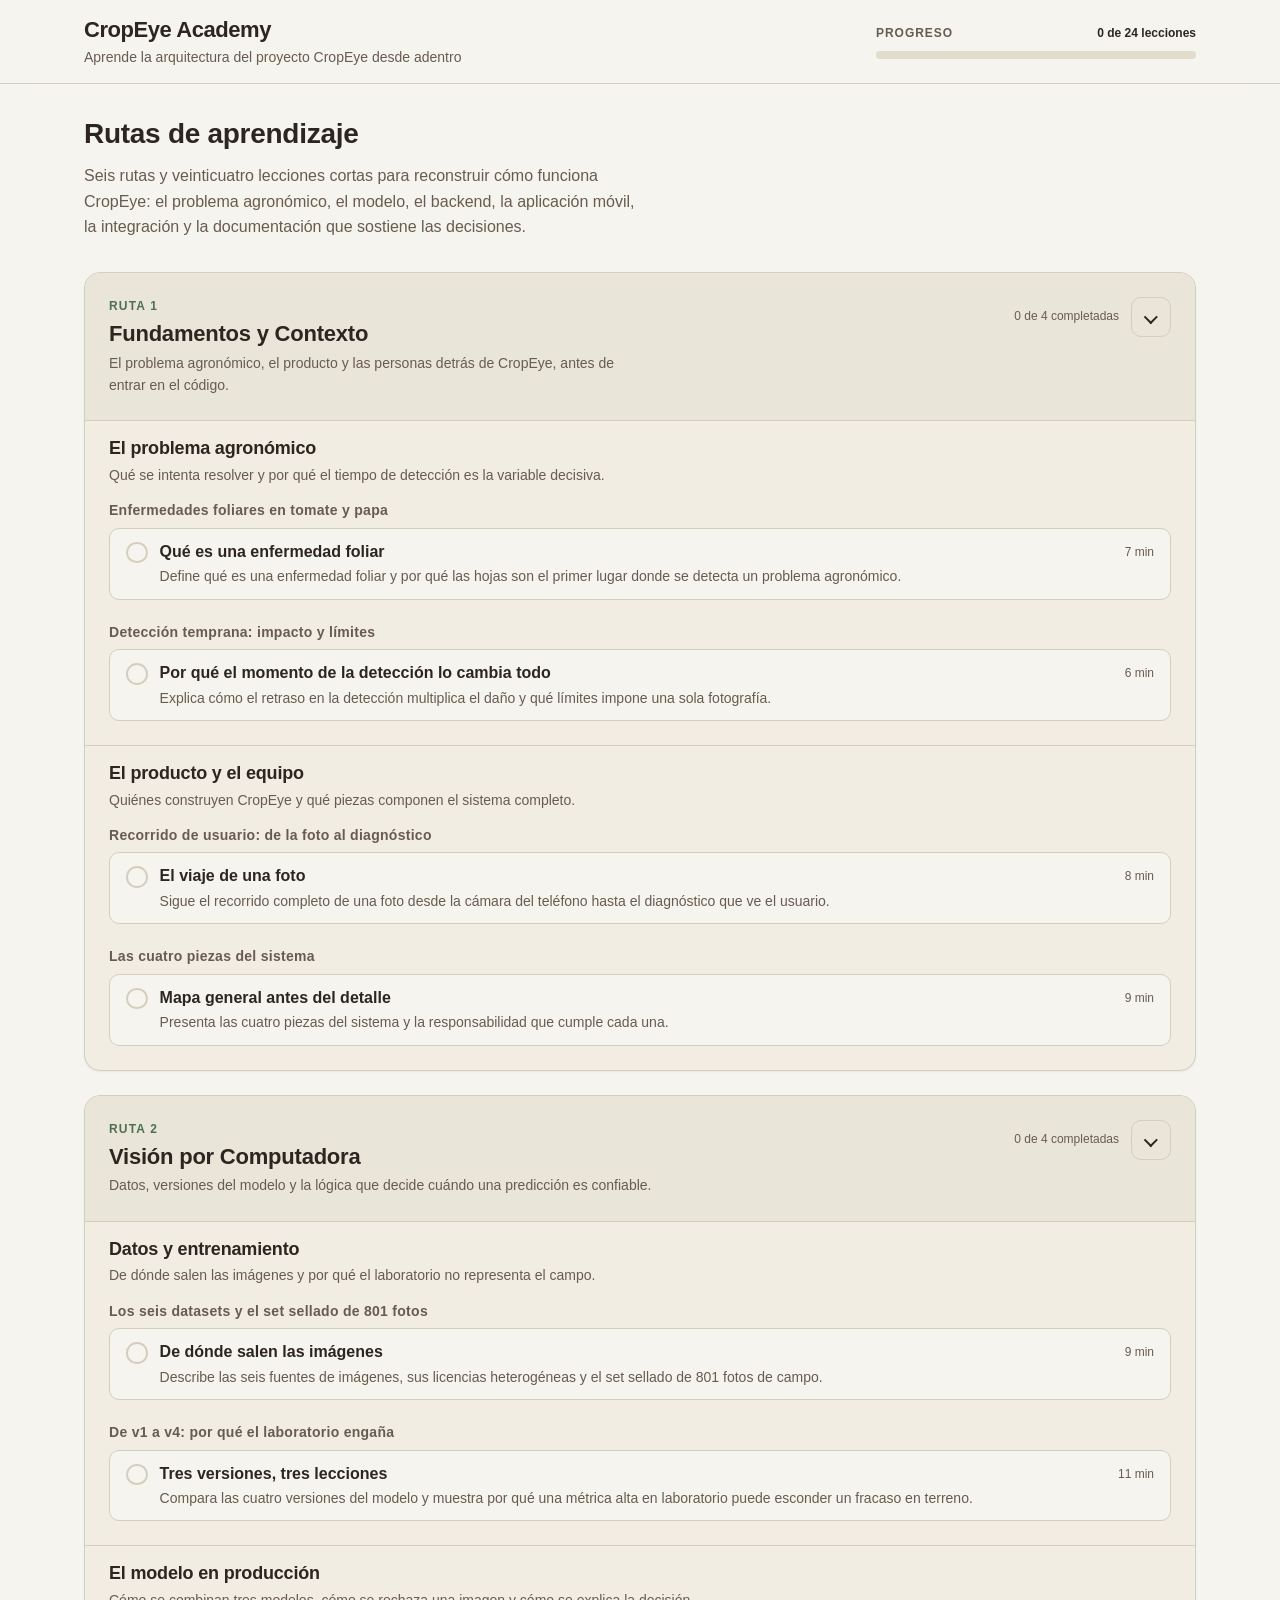
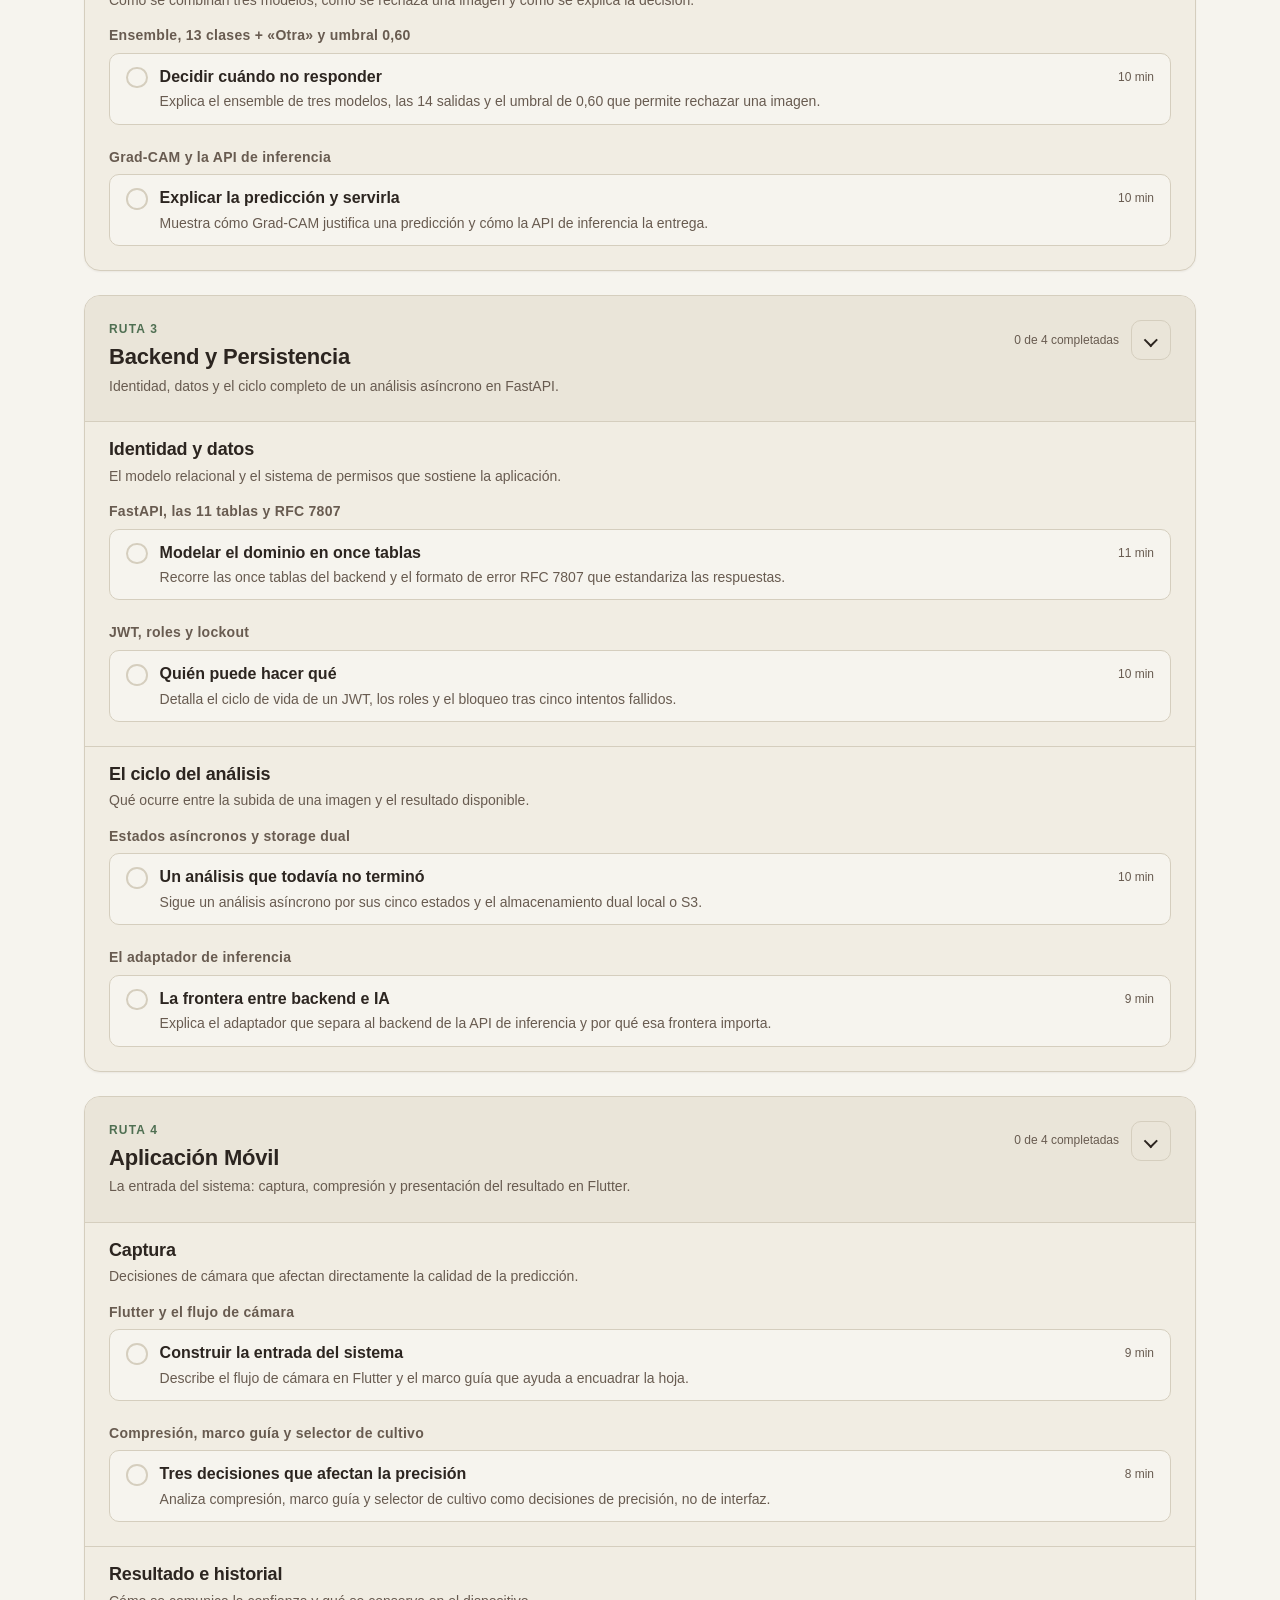
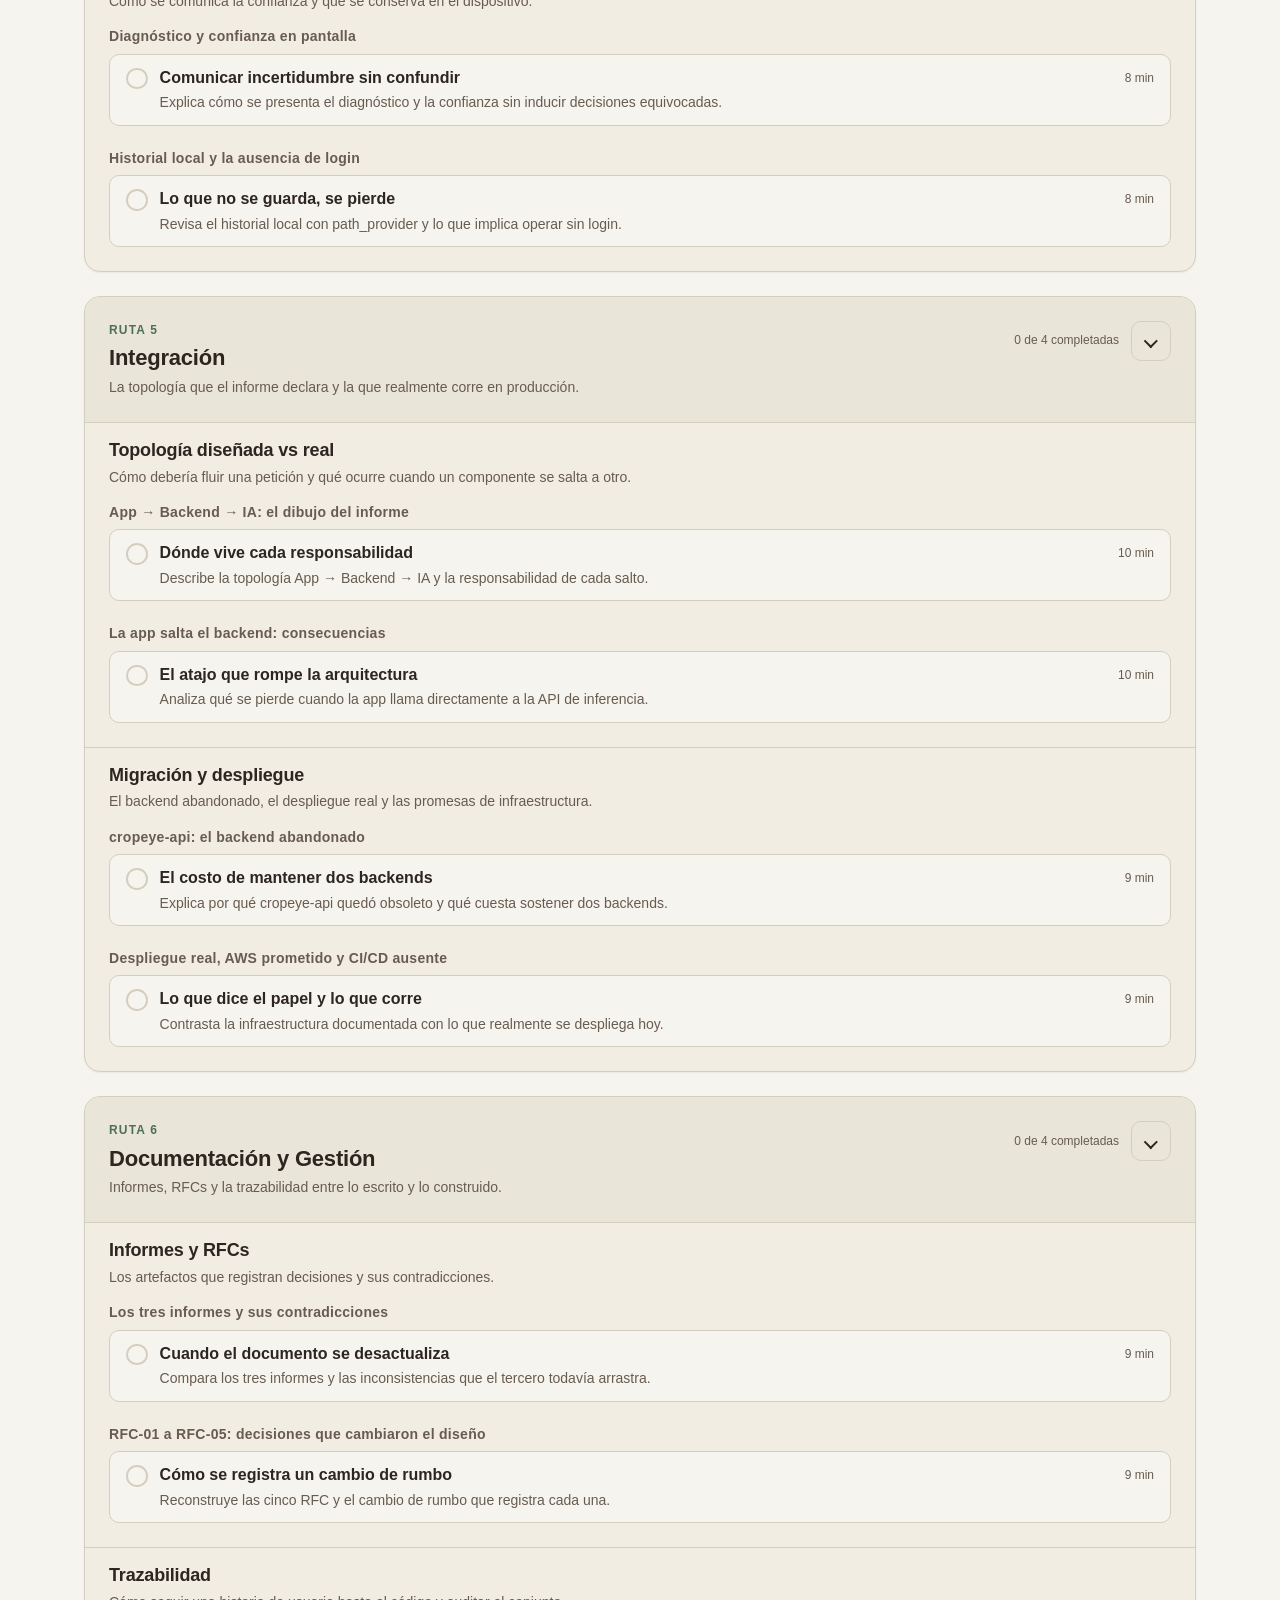
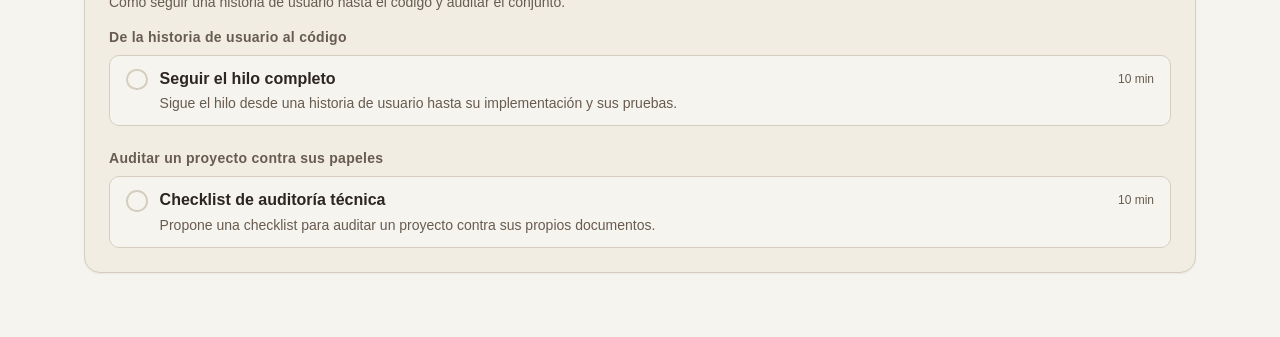
==== index.html @ 0fb2bfbc "feat: plataforma educativa CropEye Academy con 6 rutas y 24 lecciones" ====
<!DOCTYPE html>
<html lang="es">
<head>
  <meta charset="utf-8">
  <meta name="viewport" content="width=device-width, initial-scale=1">
  <meta name="description" content="CropEye Academy: curso interactivo sobre la arquitectura del proyecto CropEye, de la agronomía al despliegue.">
  <meta name="color-scheme" content="light">
  <title>CropEye Academy · Aprende la arquitectura desde adentro</title>

  <link rel="stylesheet" href="assets/css/tokens.css">
  <link rel="stylesheet" href="assets/css/base.css">
  <link rel="stylesheet" href="assets/css/layout.css">
  <link rel="stylesheet" href="assets/css/components.css">

  <script type="module" src="assets/js/main.js"></script>
</head>
<body>
  <a class="skip-link" href="#main-content">Saltar al contenido</a>

  <header class="site-header">
    <div class="site-header__inner">
      <div class="site-header__brand">
        <h1 class="site-title">
          <a href="index.html">CropEye Academy</a>
        </h1>
        <p class="site-tagline" id="site-tagline">
          Aprende la arquitectura del proyecto CropEye desde adentro
        </p>
      </div>
      <div class="site-header__progress" id="header-progress"></div>
    </div>
  </header>

  <main id="main-content" class="page">
    <div class="page-intro">
      <h2>Rutas de aprendizaje</h2>
      <p>
        Seis rutas y veinticuatro lecciones cortas para reconstruir cómo funciona CropEye:
        el problema agronómico, el modelo, el backend, la aplicación móvil, la integración
        y la documentación que sostiene las decisiones.
      </p>
    </div>

    <div id="curriculum-root" class="path-list" aria-busy="true">
      <p class="text-muted">Cargando el currículo…</p>
    </div>

    <noscript>
      <p class="noscript-note">
        Este curso necesita JavaScript para cargar el currículo y guardar tu progreso
        en el navegador. Actívalo y vuelve a cargar la página.
      </p>
    </noscript>
  </main>
</body>
</html>
---- assets/css/tokens.css ----
/* Design tokens: the single source of truth for colors, spacing, radii,
   shadows and typography. Everything else in the app consumes these. */
:root {
  /* ---- Color ---- */
  --bg: #F6F4EE;          /* warm beige / paper */
  --surface: #EAE5D9;     /* soft sand cards */
  --border: #D5CEBE;      /* soft earth */
  --text: #2C2520;        /* deep bark brown */
  --text-muted: #685B50;  /* medium brown */
  --accent: #4F6F52;      /* dark sage green */
  --accent-hover: #3E5940;
  --accent-soft: #739072; /* soft olive */
  --success: #5F8D4E;     /* soft moss */
  --success-bg: #E3EFE0;

  /* Derived tones used for subtle backgrounds and focus rings. */
  --surface-raised: #F1EDE3;
  --surface-sunken: #E2DCCD;
  --overlay: rgba(44, 37, 32, 0.45);
  --focus-ring: #4F6F52;

  /* ---- Spacing scale (4px base) ---- */
  --space-1: 0.25rem;   /* 4px  */
  --space-2: 0.5rem;    /* 8px  */
  --space-3: 0.75rem;   /* 12px */
  --space-4: 1rem;      /* 16px */
  --space-5: 1.5rem;    /* 24px */
  --space-6: 2rem;      /* 32px */
  --space-7: 3rem;      /* 48px */
  --space-8: 4rem;      /* 64px */

  /* ---- Radii ---- */
  --radius-sm: 6px;
  --radius-md: 10px;
  --radius-lg: 16px;
  --radius-pill: 999px;

  /* ---- Shadows ---- */
  --shadow-xs: 0 1px 2px rgba(44, 37, 32, 0.06);
  --shadow-sm: 0 2px 6px rgba(44, 37, 32, 0.07);
  --shadow-md: 0 8px 24px rgba(44, 37, 32, 0.10);
  --shadow-lg: 0 18px 48px rgba(44, 37, 32, 0.14);

  /* ---- Type scale (1.200 minor third, 16px base) ---- */
  --text-xs: 0.75rem;    /* 12px */
  --text-sm: 0.875rem;   /* 14px */
  --text-base: 1rem;     /* 16px */
  --text-md: 1.125rem;   /* 18px */
  --text-lg: 1.375rem;   /* 22px */
  --text-xl: 1.75rem;    /* 28px */
  --text-2xl: 2.25rem;   /* 36px */
  --text-3xl: 2.75rem;   /* 44px */

  /* ---- Typography stacks ---- */
  --font-sans: -apple-system, BlinkMacSystemFont, "Segoe UI", Roboto,
    "Helvetica Neue", Arial, sans-serif;
  --font-serif: "Iowan Old Style", "Palatino Linotype", Palatino, Georgia,
    "Times New Roman", serif;
  --font-mono: ui-monospace, SFMono-Regular, "SF Mono", Menlo, Consolas,
    "Liberation Mono", monospace;

  /* ---- Layout ---- */
  --reading-width: 75ch;
  --sidebar-width: 280px;
  --header-height: 4.5rem;
  --page-max: 1160px;

  /* ---- Motion ---- */
  --ease-out: cubic-bezier(0.22, 0.61, 0.36, 1);
  --dur-fast: 120ms;
  --dur-base: 200ms;
  --dur-slow: 320ms;
}
---- assets/css/base.css ----
/* Base: reset, document defaults, accessibility helpers. */

*,
*::before,
*::after {
  box-sizing: border-box;
}

html {
  -webkit-text-size-adjust: 100%;
  scroll-behavior: smooth;
}

body {
  margin: 0;
  min-height: 100vh;
  background-color: var(--bg);
  color: var(--text);
  font-family: var(--font-sans);
  font-size: var(--text-base);
  line-height: 1.6;
  -webkit-font-smoothing: antialiased;
  text-rendering: optimizeLegibility;
}

h1,
h2,
h3,
h4,
h5,
h6 {
  margin: 0 0 var(--space-3);
  font-weight: 650;
  line-height: 1.25;
  letter-spacing: -0.01em;
  color: var(--text);
}

p {
  margin: 0 0 var(--space-4);
}

a {
  color: var(--accent);
  text-decoration-thickness: 1px;
  text-underline-offset: 2px;
}

a:hover {
  color: var(--accent-hover);
}

img {
  max-width: 100%;
  height: auto;
  display: block;
}

ul,
ol {
  margin: 0 0 var(--space-4);
  padding-left: var(--space-5);
}

li {
  margin-bottom: var(--space-2);
}

button {
  font: inherit;
  color: inherit;
  cursor: pointer;
}

code,
kbd,
pre,
samp {
  font-family: var(--font-mono);
  font-size: 0.9em;
}

hr {
  border: 0;
  border-top: 1px solid var(--border);
  margin: var(--space-6) 0;
}

table {
  border-collapse: collapse;
  width: 100%;
}

/* Consistent, clearly visible keyboard focus across the whole app. */
:focus-visible {
  outline: 2px solid var(--focus-ring);
  outline-offset: 3px;
  border-radius: var(--radius-sm);
}

/* Remove the default outline only when the browser already shows focus. */
:focus:not(:focus-visible) {
  outline: none;
}

/* Visually hidden but exposed to assistive technology. */
.visually-hidden {
  position: absolute;
  width: 1px;
  height: 1px;
  padding: 0;
  margin: -1px;
  overflow: hidden;
  clip: rect(0, 0, 0, 0);
  white-space: nowrap;
  border: 0;
}

/* Skip link: first tab stop on every page. */
.skip-link {
  position: absolute;
  top: var(--space-2);
  left: var(--space-2);
  z-index: 100;
  padding: var(--space-2) var(--space-4);
  background-color: var(--accent);
  color: #fff;
  border-radius: var(--radius-sm);
  text-decoration: none;
  transform: translateY(-200%);
  transition: transform var(--dur-fast) var(--ease-out);
}

.skip-link:focus-visible {
  transform: translateY(0);
  color: #fff;
}

::selection {
  background-color: var(--accent-soft);
  color: #fff;
}

/* Honour the user's motion preference everywhere at once. */
@media (prefers-reduced-motion: reduce) {
  html {
    scroll-behavior: auto;
  }

  *,
  *::before,
  *::after {
    animation-duration: 0.001ms !important;
    animation-iteration-count: 1 !important;
    transition-duration: 0.001ms !important;
    scroll-behavior: auto !important;
  }
}
---- assets/css/layout.css ----
/* Layout: page shells for the dashboard and the lesson view. */

/* ---------- Shared shell ---------- */

.site-header {
  position: sticky;
  top: 0;
  z-index: 30;
  background-color: rgba(246, 244, 238, 0.92);
  backdrop-filter: blur(10px);
  border-bottom: 1px solid var(--border);
}

.site-header__inner {
  max-width: var(--page-max);
  margin: 0 auto;
  padding: var(--space-4) var(--space-5);
  display: flex;
  flex-wrap: wrap;
  align-items: center;
  gap: var(--space-4);
}

.site-header__brand {
  min-width: 0;
  flex: 1 1 16rem;
}

.site-title {
  margin: 0;
  font-size: var(--text-lg);
  letter-spacing: -0.02em;
}

.site-title a {
  color: var(--text);
  text-decoration: none;
}

.site-title a:hover {
  color: var(--accent);
}

.site-tagline {
  margin: var(--space-1) 0 0;
  color: var(--text-muted);
  font-size: var(--text-sm);
  line-height: 1.4;
}

.site-header__progress {
  flex: 0 1 20rem;
  min-width: 12rem;
}

.page {
  max-width: var(--page-max);
  margin: 0 auto;
  padding: var(--space-6) var(--space-5) var(--space-8);
}

.page-intro {
  margin-bottom: var(--space-6);
}

.page-intro h2 {
  font-size: var(--text-xl);
}

.page-intro p {
  max-width: 62ch;
  color: var(--text-muted);
  margin: 0;
}

/* ---------- Dashboard ---------- */

.path-list {
  display: flex;
  flex-direction: column;
  gap: var(--space-5);
}

/* ---------- Lesson view ---------- */

.lesson-shell {
  display: grid;
  grid-template-columns: var(--sidebar-width) minmax(0, 1fr);
  align-items: start;
  max-width: 1440px;
  margin: 0 auto;
}

.lesson-shell[data-sidebar="collapsed"] {
  grid-template-columns: 0 minmax(0, 1fr);
}

.lesson-main {
  min-width: 0;
  padding: var(--space-5) var(--space-5) var(--space-6);
  display: flex;
  flex-direction: column;
  min-height: calc(100vh - var(--header-height));
}

.lesson-content {
  width: 100%;
  max-width: var(--reading-width);
  margin: 0 auto;
  flex: 1 0 auto;
}

/* Footer bar: anchored to the end of the content flow, never fixed to the viewport. */
.lesson-footer-nav {
  width: 100%;
  max-width: var(--reading-width);
  margin: var(--space-7) auto 0;
  padding: var(--space-3) 0 0;
}

/* ---------- Responsive ---------- */

@media (max-width: 900px) {
  .lesson-shell,
  .lesson-shell[data-sidebar="collapsed"] {
    grid-template-columns: minmax(0, 1fr);
  }

  .lesson-main {
    padding: var(--space-4) var(--space-4) var(--space-5);
  }

  .site-header__inner {
    padding: var(--space-3) var(--space-4);
    gap: var(--space-3);
  }

  .site-header__progress {
    flex-basis: 100%;
  }
}

@media (max-width: 480px) {
  .page {
    padding: var(--space-5) var(--space-4) var(--space-7);
  }

  .site-tagline {
    font-size: var(--text-xs);
  }
}
---- assets/css/components.css ----
/* Components: progress bars, cards, lesson rows, buttons, sidebar, states. */

/* ---------- Progress ---------- */

.progress {
  display: flex;
  flex-direction: column;
  gap: var(--space-2);
}

.progress__meta {
  display: flex;
  justify-content: space-between;
  align-items: baseline;
  gap: var(--space-3);
  font-size: var(--text-xs);
  color: var(--text-muted);
}

.progress__label {
  text-transform: uppercase;
  letter-spacing: 0.08em;
  font-weight: 600;
}

.progress__count {
  font-variant-numeric: tabular-nums;
  color: var(--text);
  font-weight: 600;
}

.progress__track {
  position: relative;
  height: 8px;
  border-radius: var(--radius-pill);
  background-color: var(--surface-sunken);
  overflow: hidden;
}

.progress__fill {
  display: block;
  height: 100%;
  width: 0;
  border-radius: inherit;
  background-color: var(--accent);
  transition: width var(--dur-slow) var(--ease-out),
    background-color var(--dur-base) var(--ease-out);
}

.progress__fill[data-complete="true"] {
  background-color: var(--success);
}

/* ---------- Buttons ---------- */

.btn {
  display: inline-flex;
  align-items: center;
  justify-content: center;
  gap: var(--space-2);
  padding: var(--space-2) var(--space-4);
  min-height: 2.5rem;
  border: 1px solid var(--border);
  border-radius: var(--radius-md);
  background-color: var(--surface-raised);
  color: var(--text);
  font-size: var(--text-sm);
  font-weight: 600;
  text-decoration: none;
  transition: background-color var(--dur-fast) var(--ease-out),
    border-color var(--dur-fast) var(--ease-out),
    color var(--dur-fast) var(--ease-out),
    transform var(--dur-fast) var(--ease-out);
}

.btn:hover {
  background-color: var(--surface);
  border-color: var(--accent-soft);
  color: var(--text);
}

.btn:active {
  transform: translateY(1px);
}

.btn:disabled,
.btn[aria-disabled="true"] {
  opacity: 0.45;
  cursor: not-allowed;
  transform: none;
}

.btn--primary {
  background-color: var(--accent);
  border-color: var(--accent);
  color: #fff;
}

.btn--primary:hover {
  background-color: var(--accent-hover);
  border-color: var(--accent-hover);
  color: #fff;
}

.btn--ghost {
  background-color: transparent;
}

.btn--icon {
  padding: var(--space-2);
  min-width: 2.5rem;
}

/* Completion toggle turns into its success state after activation. */
.btn--complete[aria-pressed="true"] {
  background-color: var(--success-bg);
  border-color: var(--success);
  color: var(--success);
}

.btn--complete[aria-pressed="true"]:hover {
  background-color: var(--success-bg);
  border-color: var(--success);
  color: var(--success);
}

/* ---------- Path cards ---------- */

.path-card {
  background-color: var(--surface-raised);
  border: 1px solid var(--border);
  border-radius: var(--radius-lg);
  box-shadow: var(--shadow-xs);
  overflow: hidden;
}

.path-card__header {
  display: flex;
  align-items: flex-start;
  gap: var(--space-4);
  padding: var(--space-5);
  border-bottom: 1px solid transparent;
  transition: border-color var(--dur-base) var(--ease-out),
    background-color var(--dur-base) var(--ease-out);
}

.path-card[data-expanded="true"] .path-card__header {
  border-bottom-color: var(--border);
  background-color: var(--surface);
}

.path-card__meta {
  flex: 1 1 auto;
  min-width: 0;
}

.path-card__eyebrow {
  margin: 0 0 var(--space-1);
  font-size: var(--text-xs);
  font-weight: 700;
  letter-spacing: 0.1em;
  text-transform: uppercase;
  color: var(--accent);
}

.path-card__title {
  margin: 0 0 var(--space-1);
  font-size: var(--text-lg);
}

.path-card__desc {
  margin: 0;
  color: var(--text-muted);
  font-size: var(--text-sm);
  max-width: 70ch;
}

.path-card__side {
  display: flex;
  align-items: center;
  gap: var(--space-3);
  flex: 0 0 auto;
}

.path-card__count {
  font-size: var(--text-xs);
  color: var(--text-muted);
  font-variant-numeric: tabular-nums;
  white-space: nowrap;
}

.path-card__body {
  display: grid;
  grid-template-rows: 1fr;
  transition: grid-template-rows var(--dur-slow) var(--ease-out);
}

.path-card[data-expanded="false"] .path-card__body {
  grid-template-rows: 0fr;
}

.path-card__body-inner {
  overflow: hidden;
  min-height: 0;
  visibility: visible;
  transition: visibility 0s linear;
}

.path-card[data-expanded="false"] .path-card__body-inner {
  visibility: hidden;
  transition: visibility 0s linear var(--dur-slow);
}

/* Rotating chevron for the collapse control. */
.chevron {
  display: inline-block;
  width: 0.6rem;
  height: 0.6rem;
  border-right: 2px solid currentColor;
  border-bottom: 2px solid currentColor;
  transform: rotate(45deg);
  transition: transform var(--dur-base) var(--ease-out);
}

[aria-expanded="false"] > .chevron {
  transform: rotate(-45deg);
}

/* Sidebar controls point sideways: left when open, right when collapsed. */
.sidebar-toggle > .chevron,
.sidebar__header > .btn > .chevron {
  transform: rotate(135deg);
}

.sidebar-toggle[aria-expanded="false"] > .chevron,
.sidebar__header > .btn[aria-expanded="false"] > .chevron {
  transform: rotate(-135deg);
}

/* ---------- Modules and sections ---------- */

.module {
  padding: var(--space-4) var(--space-5);
  border-top: 1px solid var(--border);
}

.module:first-child {
  border-top: 0;
}

.module__title {
  margin: 0 0 var(--space-1);
  font-size: var(--text-md);
}

.module__desc {
  margin: 0 0 var(--space-3);
  color: var(--text-muted);
  font-size: var(--text-sm);
}

.section {
  margin-top: var(--space-4);
}

.section__title {
  margin: 0 0 var(--space-2);
  font-size: var(--text-sm);
  font-weight: 700;
  letter-spacing: 0.02em;
  color: var(--text-muted);
}

.lesson-list {
  list-style: none;
  margin: 0;
  padding: 0;
  display: flex;
  flex-direction: column;
  gap: var(--space-2);
}

/* ---------- Lesson row ---------- */

.lesson-row {
  display: flex;
  align-items: flex-start;
  gap: var(--space-3);
  padding: var(--space-3) var(--space-4);
  background-color: var(--bg);
  border: 1px solid var(--border);
  border-radius: var(--radius-md);
  text-decoration: none;
  color: var(--text);
  transition: border-color var(--dur-fast) var(--ease-out),
    background-color var(--dur-fast) var(--ease-out),
    transform var(--dur-fast) var(--ease-out);
}

.lesson-row:hover {
  border-color: var(--accent-soft);
  background-color: var(--surface-raised);
  color: var(--text);
  transform: translateY(-1px);
}

.lesson-row__body {
  flex: 1 1 auto;
  min-width: 0;
}

.lesson-row__title {
  display: block;
  font-weight: 600;
  line-height: 1.35;
}

.lesson-row__summary {
  display: block;
  margin-top: var(--space-1);
  font-size: var(--text-sm);
  color: var(--text-muted);
  line-height: 1.45;
}

.lesson-row__meta {
  flex: 0 0 auto;
  font-size: var(--text-xs);
  color: var(--text-muted);
  font-variant-numeric: tabular-nums;
  white-space: nowrap;
  padding-top: 2px;
}

.lesson-row[data-completed="true"] {
  background-color: var(--success-bg);
  border-color: rgba(95, 141, 78, 0.35);
}

.lesson-row[data-completed="true"] .lesson-row__title {
  color: var(--text-muted);
}

/* ---------- Status icon ---------- */

.status-icon {
  flex: 0 0 auto;
  display: inline-flex;
  align-items: center;
  justify-content: center;
  width: 1.35rem;
  height: 1.35rem;
  margin-top: 1px;
  border-radius: 50%;
  border: 2px solid var(--border);
  background-color: transparent;
  color: transparent;
}

.status-icon[data-completed="true"] {
  border-color: var(--success);
  background-color: var(--success-bg);
  color: var(--success);
}

.status-icon svg {
  width: 0.85rem;
  height: 0.85rem;
  display: block;
}

/* ---------- Empty state / 404 ---------- */

.state-panel {
  max-width: 34rem;
  margin: var(--space-8) auto;
  padding: var(--space-6);
  text-align: center;
  background-color: var(--surface-raised);
  border: 1px solid var(--border);
  border-radius: var(--radius-lg);
  box-shadow: var(--shadow-sm);
}

.state-panel--wide {
  max-width: 40rem;
}

.state-panel__icon {
  font-size: var(--text-2xl);
  line-height: 1;
  color: var(--accent-soft);
  margin-bottom: var(--space-3);
}

.state-panel h2 {
  font-size: var(--text-lg);
}

.state-panel p {
  color: var(--text-muted);
  font-size: var(--text-sm);
}

.state-panel__actions {
  display: flex;
  flex-wrap: wrap;
  gap: var(--space-2);
  justify-content: center;
  margin-top: var(--space-4);
}

/* ---------- Sidebar ---------- */

.sidebar {
  position: sticky;
  top: var(--header-height);
  align-self: start;
  height: calc(100vh - var(--header-height));
  width: var(--sidebar-width);
  overflow-y: auto;
  overscroll-behavior: contain;
  padding: var(--space-5) var(--space-4);
  border-right: 1px solid var(--border);
  background-color: var(--surface);
  transition: transform var(--dur-base) var(--ease-out),
    opacity var(--dur-base) var(--ease-out),
    visibility 0s linear;
}

.lesson-shell[data-sidebar="collapsed"] .sidebar {
  transform: translateX(-100%);
  opacity: 0;
  visibility: hidden;
  transition: transform var(--dur-base) var(--ease-out),
    opacity var(--dur-base) var(--ease-out), visibility 0s linear var(--dur-base);
}

.sidebar__header {
  display: flex;
  align-items: center;
  justify-content: space-between;
  gap: var(--space-2);
  margin-bottom: var(--space-4);
}

.sidebar__title {
  margin: 0;
  font-size: var(--text-xs);
  text-transform: uppercase;
  letter-spacing: 0.1em;
  color: var(--text-muted);
}

.sidebar__path {
  margin: 0 0 var(--space-3);
  font-size: var(--text-md);
  line-height: 1.3;
}

.sidebar__module {
  margin-top: var(--space-4);
}

.sidebar__module-title {
  margin: 0 0 var(--space-2);
  font-size: var(--text-xs);
  font-weight: 700;
  text-transform: uppercase;
  letter-spacing: 0.06em;
  color: var(--text-muted);
}

.sidebar__list {
  list-style: none;
  margin: 0;
  padding: 0;
  display: flex;
  flex-direction: column;
  gap: 2px;
}

.sidebar__section-label {
  margin: var(--space-3) 0 var(--space-1);
  font-size: var(--text-xs);
  color: var(--text-muted);
  font-weight: 600;
}

.sidebar__link {
  display: flex;
  align-items: flex-start;
  gap: var(--space-2);
  padding: var(--space-2) var(--space-3);
  border-radius: var(--radius-sm);
  color: var(--text);
  text-decoration: none;
  font-size: var(--text-sm);
  line-height: 1.35;
  border-left: 3px solid transparent;
  transition: background-color var(--dur-fast) var(--ease-out),
    border-color var(--dur-fast) var(--ease-out);
}

.sidebar__link:hover {
  background-color: var(--surface-sunken);
  color: var(--text);
}

.sidebar__link[aria-current="page"] {
  background-color: var(--bg);
  border-left-color: var(--accent);
  font-weight: 650;
  color: var(--accent-hover);
}

.sidebar__link .status-icon {
  width: 1.05rem;
  height: 1.05rem;
  border-width: 1.5px;
  margin-top: 0.2rem;
}

.sidebar__link .status-icon svg {
  width: 0.7rem;
  height: 0.7rem;
}

.sidebar-backdrop {
  display: none;
  position: fixed;
  inset: 0;
  z-index: 40;
  background-color: var(--overlay);
  border: 0;
  padding: 0;
  opacity: 0;
  transition: opacity var(--dur-base) var(--ease-out);
}

/* Mobile: sidebar becomes an overlay drawer. */
@media (max-width: 900px) {
  .sidebar {
    position: fixed;
    top: var(--header-height);
    left: 0;
    z-index: 50;
    height: calc(100dvh - var(--header-height));
    box-shadow: var(--shadow-lg);
    transform: translateX(-100%);
    visibility: hidden;
  }

  .lesson-shell[data-sidebar="open"] .sidebar {
    transform: translateX(0);
    visibility: visible;
    opacity: 1;
  }

  .sidebar-backdrop {
    display: block;
    pointer-events: none;
  }

  .lesson-shell[data-sidebar="open"] .sidebar-backdrop {
    opacity: 1;
    pointer-events: auto;
  }
}

/* ---------- Lesson footer navigation ---------- */

.lesson-nav {
  display: grid;
  grid-template-columns: 1fr auto 1fr;
  align-items: center;
  gap: var(--space-3);
  padding: var(--space-3);
  background-color: var(--surface-raised);
  border: 1px solid var(--border);
  border-radius: var(--radius-md);
  box-shadow: var(--shadow-sm);
}

.lesson-nav__prev {
  justify-self: start;
}

.lesson-nav__next {
  justify-self: end;
}

.lesson-nav__complete {
  justify-self: center;
  white-space: nowrap;
}

@media (max-width: 640px) {
  .lesson-nav {
    grid-template-columns: 1fr 1fr;
    row-gap: var(--space-2);
  }

  .lesson-nav__complete {
    grid-column: 1 / -1;
    grid-row: 1;
    justify-self: stretch;
  }

  .lesson-nav__prev {
    grid-row: 2;
  }

  .lesson-nav__next {
    grid-row: 2;
  }
}

/* ---------- Utility ---------- */

.stack-sm > * + * {
  margin-top: var(--space-2);
}

.text-muted {
  color: var(--text-muted);
}

.noscript-note {
  max-width: 40rem;
  margin: var(--space-6) auto;
  padding: var(--space-4);
  border: 1px solid var(--border);
  border-radius: var(--radius-md);
  background-color: var(--surface);
  color: var(--text-muted);
  font-size: var(--text-sm);
}
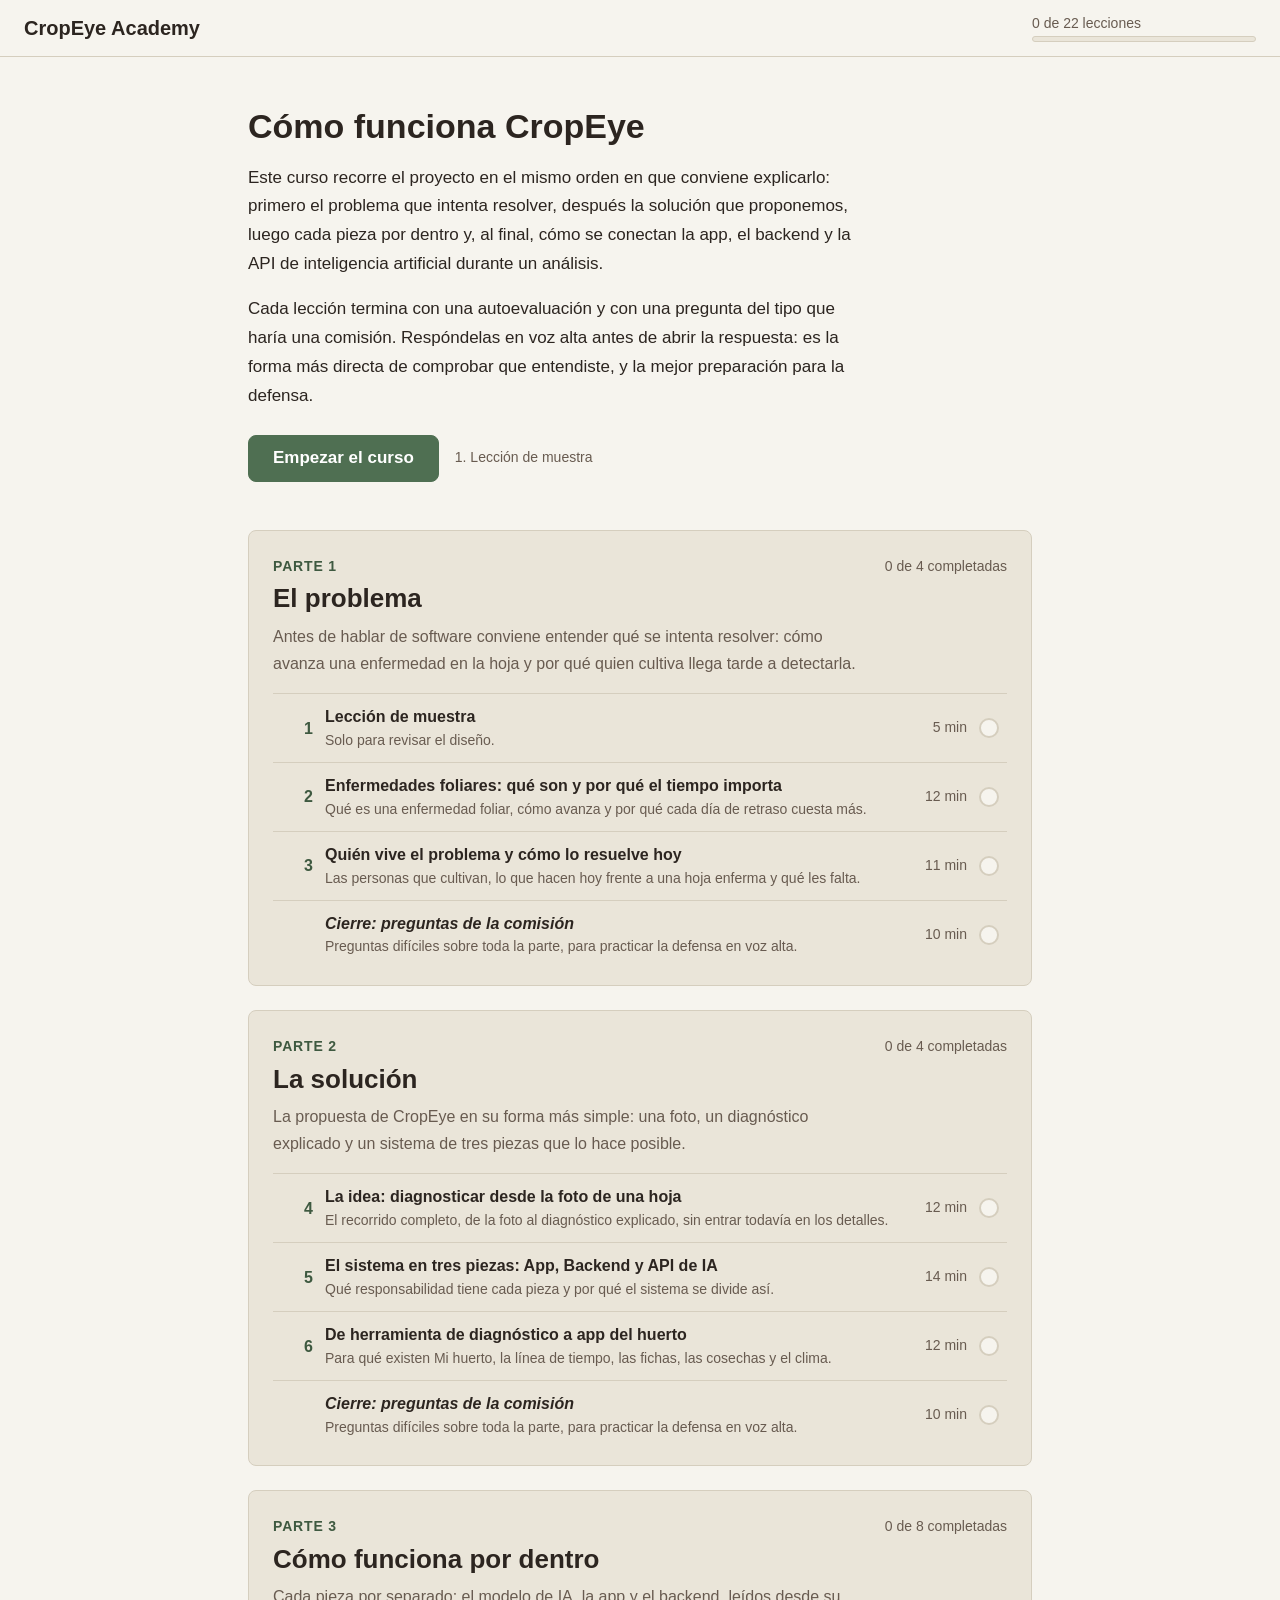
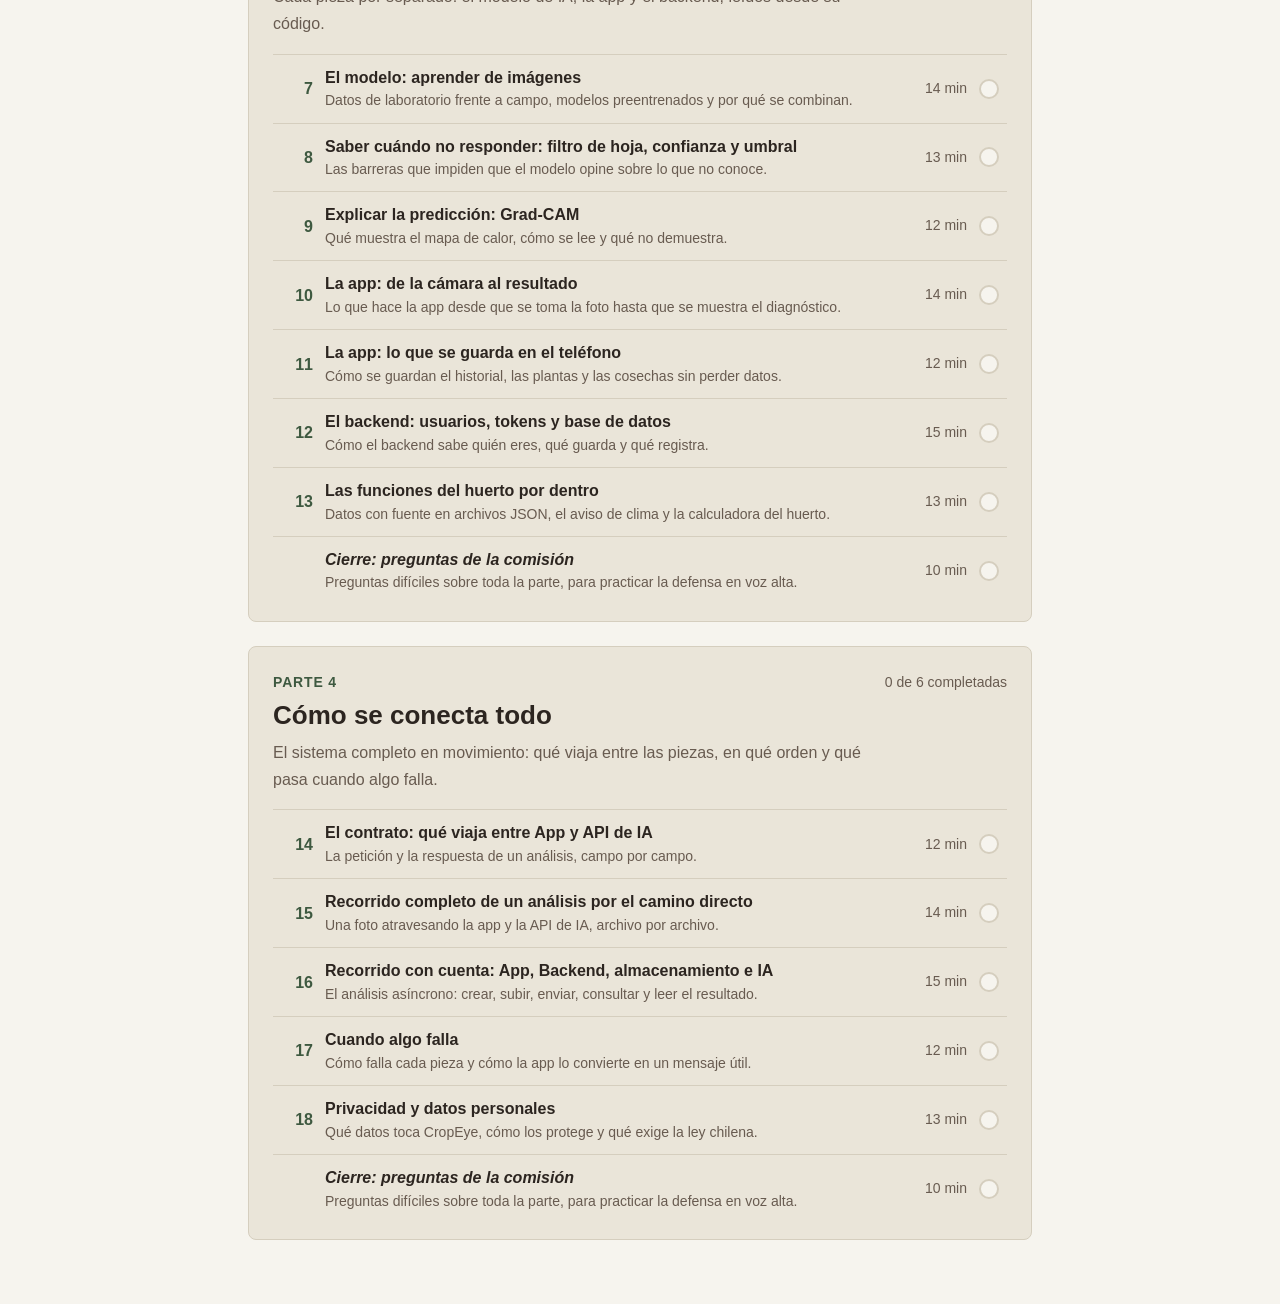
==== commit 3ab5ccfe: "Diseño nuevo: tarjetas por parte, índice lateral y lectura simple sobre la paleta actual Co-Authored" ====
--- a/index.html
+++ b/index.html
@@ -3,53 +3,48 @@
 <head>
   <meta charset="utf-8">
   <meta name="viewport" content="width=device-width, initial-scale=1">
-  <meta name="description" content="CropEye Academy: curso interactivo sobre la arquitectura del proyecto CropEye, de la agronomía al despliegue.">
+  <meta name="description" content="CropEye Academy: material de estudio del equipo para entender y defender el proyecto CropEye.">
   <meta name="color-scheme" content="light">
-  <title>CropEye Academy · Aprende la arquitectura desde adentro</title>
-
+  <title>CropEye Academy</title>
   <link rel="stylesheet" href="assets/css/tokens.css">
   <link rel="stylesheet" href="assets/css/base.css">
   <link rel="stylesheet" href="assets/css/layout.css">
   <link rel="stylesheet" href="assets/css/components.css">
-
   <script type="module" src="assets/js/main.js"></script>
 </head>
 <body>
-  <a class="skip-link" href="#main-content">Saltar al contenido</a>
+  <a class="skip-link" href="#contenido">Saltar al contenido</a>
 
-  <header class="site-header">
-    <div class="site-header__inner">
-      <div class="site-header__brand">
-        <h1 class="site-title">
-          <a href="index.html">CropEye Academy</a>
-        </h1>
-        <p class="site-tagline" id="site-tagline">
-          Aprende la arquitectura del proyecto CropEye desde adentro
-        </p>
-      </div>
-      <div class="site-header__progress" id="header-progress"></div>
+  <header class="cabecera">
+    <div class="cabecera__interior">
+      <a class="marca" href="index.html">CropEye Academy</a>
+      <div class="cabecera__progreso" id="progreso"></div>
     </div>
   </header>
 
-  <main id="main-content" class="page">
-    <div class="page-intro">
-      <h2>Rutas de aprendizaje</h2>
+  <main id="contenido" class="pagina" tabindex="-1">
+    <section class="presentacion">
+      <h1>Cómo funciona CropEye</h1>
       <p>
-        Seis rutas y veinticuatro lecciones cortas para reconstruir cómo funciona CropEye:
-        el problema agronómico, el modelo, el backend, la aplicación móvil, la integración
-        y la documentación que sostiene las decisiones.
+        Este curso recorre el proyecto en el mismo orden en que conviene explicarlo: primero el
+        problema que intenta resolver, después la solución que proponemos, luego cada pieza por
+        dentro y, al final, cómo se conectan la app, el backend y la API de inteligencia
+        artificial durante un análisis.
       </p>
-    </div>
+      <p>
+        Cada lección termina con una autoevaluación y con una pregunta del tipo que haría una
+        comisión. Respóndelas en voz alta antes de abrir la respuesta: es la forma más directa de
+        comprobar que entendiste, y la mejor preparación para la defensa.
+      </p>
+      <p id="continuar" class="presentacion__continuar" hidden></p>
+    </section>
 
-    <div id="curriculum-root" class="path-list" aria-busy="true">
-      <p class="text-muted">Cargando el currículo…</p>
+    <div id="partes" class="partes" aria-busy="true">
+      <p class="texto-secundario">Cargando el curso…</p>
     </div>
 
     <noscript>
-      <p class="noscript-note">
-        Este curso necesita JavaScript para cargar el currículo y guardar tu progreso
-        en el navegador. Actívalo y vuelve a cargar la página.
-      </p>
+      <p class="aviso-noscript">Este curso necesita JavaScript para cargar las lecciones y guardar tu progreso.</p>
     </noscript>
   </main>
 </body>
--- a/assets/css/tokens.css
+++ b/assets/css/tokens.css
@@ -1,73 +1,60 @@
-/* Design tokens: the single source of truth for colors, spacing, radii,
-   shadows and typography. Everything else in the app consumes these. */
+/* Tokens de diseño: colores, tipografía, espaciado y medidas.
+   La paleta es fija; el resto del CSS solo usa estas variables. */
 :root {
-  /* ---- Color ---- */
-  --bg: #F6F4EE;          /* warm beige / paper */
-  --surface: #EAE5D9;     /* soft sand cards */
-  --border: #D5CEBE;      /* soft earth */
-  --text: #2C2520;        /* deep bark brown */
-  --text-muted: #685B50;  /* medium brown */
-  --accent: #4F6F52;      /* dark sage green */
+  /* ---- Paleta (no cambiar) ---- */
+  --bg: #F6F4EE;          /* papel */
+  --surface: #EAE5D9;     /* arena */
+  --border: #D5CEBE;      /* tierra suave */
+  --text: #2C2520;        /* corteza */
+  --text-muted: #685B50;  /* corteza clara */
+  --accent: #4F6F52;      /* salvia */
   --accent-hover: #3E5940;
-  --accent-soft: #739072; /* soft olive */
-  --success: #5F8D4E;     /* soft moss */
+  --accent-soft: #739072;
+  --success: #5F8D4E;
   --success-bg: #E3EFE0;
 
-  /* Derived tones used for subtle backgrounds and focus rings. */
+  /* ---- Tonos derivados ---- */
   --surface-raised: #F1EDE3;
-  --surface-sunken: #E2DCCD;
   --overlay: rgba(44, 37, 32, 0.45);
   --focus-ring: #4F6F52;
+  --warning-border: #9A6B3F;   /* tierra, para advertencias */
+  --warning-bg: #F3EADF;
+  --code-bg: #2C2520;
+  --code-text: #F6F4EE;
 
-  /* ---- Spacing scale (4px base) ---- */
-  --space-1: 0.25rem;   /* 4px  */
-  --space-2: 0.5rem;    /* 8px  */
-  --space-3: 0.75rem;   /* 12px */
-  --space-4: 1rem;      /* 16px */
-  --space-5: 1.5rem;    /* 24px */
-  --space-6: 2rem;      /* 32px */
-  --space-7: 3rem;      /* 48px */
-  --space-8: 4rem;      /* 64px */
-
-  /* ---- Radii ---- */
-  --radius-sm: 6px;
-  --radius-md: 10px;
-  --radius-lg: 16px;
-  --radius-pill: 999px;
-
-  /* ---- Shadows ---- */
-  --shadow-xs: 0 1px 2px rgba(44, 37, 32, 0.06);
-  --shadow-sm: 0 2px 6px rgba(44, 37, 32, 0.07);
-  --shadow-md: 0 8px 24px rgba(44, 37, 32, 0.10);
-  --shadow-lg: 0 18px 48px rgba(44, 37, 32, 0.14);
-
-  /* ---- Type scale (1.200 minor third, 16px base) ---- */
-  --text-xs: 0.75rem;    /* 12px */
-  --text-sm: 0.875rem;   /* 14px */
-  --text-base: 1rem;     /* 16px */
-  --text-md: 1.125rem;   /* 18px */
-  --text-lg: 1.375rem;   /* 22px */
-  --text-xl: 1.75rem;    /* 28px */
-  --text-2xl: 2.25rem;   /* 36px */
-  --text-3xl: 2.75rem;   /* 44px */
-
-  /* ---- Typography stacks ---- */
-  --font-sans: -apple-system, BlinkMacSystemFont, "Segoe UI", Roboto,
+  /* ---- Tipografía ---- */
+  --font-body: -apple-system, BlinkMacSystemFont, "Segoe UI", Roboto,
     "Helvetica Neue", Arial, sans-serif;
-  --font-serif: "Iowan Old Style", "Palatino Linotype", Palatino, Georgia,
-    "Times New Roman", serif;
   --font-mono: ui-monospace, SFMono-Regular, "SF Mono", Menlo, Consolas,
     "Liberation Mono", monospace;
+  --text-sm: 0.875rem;
+  --text-base: 1rem;
+  --text-body: 1.0625rem;   /* 17px, cuerpo de lectura */
+  --text-lg: 1.25rem;
+  --text-xl: 1.625rem;
+  --text-2xl: 2.125rem;
+  --leading: 1.7;
+  --leading-tight: 1.25;
 
-  /* ---- Layout ---- */
-  --reading-width: 75ch;
-  --sidebar-width: 280px;
-  --header-height: 4.5rem;
-  --page-max: 1160px;
+  /* ---- Espaciado (base 4px) ---- */
+  --space-1: 0.25rem;
+  --space-2: 0.5rem;
+  --space-3: 0.75rem;
+  --space-4: 1rem;
+  --space-5: 1.5rem;
+  --space-6: 2rem;
+  --space-7: 3rem;
+  --space-8: 4rem;
 
-  /* ---- Motion ---- */
-  --ease-out: cubic-bezier(0.22, 0.61, 0.36, 1);
-  --dur-fast: 120ms;
-  --dur-base: 200ms;
-  --dur-slow: 320ms;
+  /* ---- Formas ---- */
+  --radius: 8px;
+  --radius-sm: 4px;
+
+  /* ---- Medidas ---- */
+  --reading-width: 68ch;
+  --sidebar-width: 290px;
+  --header-height: 3.5rem;
+  --page-max: 52rem;
+
+  --dur: 150ms;
 }
--- a/assets/css/base.css
+++ b/assets/css/base.css
@@ -1,4 +1,4 @@
-/* Base: reset, document defaults, accessibility helpers. */
+/* Base: reset, valores por defecto del documento y accesibilidad. */
 
 *,
 *::before,
@@ -8,151 +8,95 @@
 
 html {
   -webkit-text-size-adjust: 100%;
-  scroll-behavior: smooth;
+  scroll-padding-top: calc(var(--header-height) + var(--space-4));
 }
 
 body {
   margin: 0;
-  min-height: 100vh;
-  background-color: var(--bg);
+  background: var(--bg);
   color: var(--text);
-  font-family: var(--font-sans);
+  font-family: var(--font-body);
   font-size: var(--text-base);
-  line-height: 1.6;
-  -webkit-font-smoothing: antialiased;
-  text-rendering: optimizeLegibility;
+  line-height: var(--leading);
+  overflow-wrap: break-word;
 }
 
-h1,
-h2,
-h3,
-h4,
-h5,
-h6 {
-  margin: 0 0 var(--space-3);
-  font-weight: 650;
-  line-height: 1.25;
-  letter-spacing: -0.01em;
-  color: var(--text);
+h1, h2, h3, h4 {
+  line-height: var(--leading-tight);
+  margin: 0;
 }
 
-p {
-  margin: 0 0 var(--space-4);
+p, ul, ol, figure, blockquote, pre {
+  margin: 0;
 }
 
 a {
   color: var(--accent);
-  text-decoration-thickness: 1px;
-  text-underline-offset: 2px;
+  text-underline-offset: 0.18em;
 }
 
 a:hover {
   color: var(--accent-hover);
 }
 
-img {
+img,
+svg {
   max-width: 100%;
   height: auto;
-  display: block;
-}
-
-ul,
-ol {
-  margin: 0 0 var(--space-4);
-  padding-left: var(--space-5);
-}
-
-li {
-  margin-bottom: var(--space-2);
 }
 
 button {
   font: inherit;
-  color: inherit;
-  cursor: pointer;
 }
 
-code,
-kbd,
-pre,
-samp {
-  font-family: var(--font-mono);
-  font-size: 0.9em;
+:focus-visible {
+  outline: 3px solid var(--focus-ring);
+  outline-offset: 2px;
 }
 
-hr {
-  border: 0;
-  border-top: 1px solid var(--border);
-  margin: var(--space-6) 0;
+.skip-link {
+  position: absolute;
+  left: var(--space-4);
+  top: -100px;
+  z-index: 100;
+  padding: var(--space-2) var(--space-4);
+  background: var(--text);
+  color: var(--bg);
+  border-radius: var(--radius);
+  text-decoration: none;
 }
 
-table {
-  border-collapse: collapse;
-  width: 100%;
+.skip-link:focus {
+  top: var(--space-3);
+  color: var(--bg);
 }
 
-/* Consistent, clearly visible keyboard focus across the whole app. */
-:focus-visible {
-  outline: 2px solid var(--focus-ring);
-  outline-offset: 3px;
-  border-radius: var(--radius-sm);
+.texto-secundario {
+  color: var(--text-muted);
 }
 
-/* Remove the default outline only when the browser already shows focus. */
-:focus:not(:focus-visible) {
-  outline: none;
+.aviso-noscript {
+  max-width: var(--page-max);
+  margin: var(--space-5) auto;
+  padding: var(--space-4);
+  border: 1px solid var(--border);
+  background: var(--surface);
 }
 
-/* Visually hidden but exposed to assistive technology. */
-.visually-hidden {
+.visualmente-oculto {
   position: absolute;
   width: 1px;
   height: 1px;
-  padding: 0;
-  margin: -1px;
   overflow: hidden;
-  clip: rect(0, 0, 0, 0);
+  clip: rect(0 0 0 0);
   white-space: nowrap;
-  border: 0;
 }
 
-/* Skip link: first tab stop on every page. */
-.skip-link {
-  position: absolute;
-  top: var(--space-2);
-  left: var(--space-2);
-  z-index: 100;
-  padding: var(--space-2) var(--space-4);
-  background-color: var(--accent);
-  color: #fff;
-  border-radius: var(--radius-sm);
-  text-decoration: none;
-  transform: translateY(-200%);
-  transition: transform var(--dur-fast) var(--ease-out);
-}
-
-.skip-link:focus-visible {
-  transform: translateY(0);
-  color: #fff;
-}
-
-::selection {
-  background-color: var(--accent-soft);
-  color: #fff;
-}
-
-/* Honour the user's motion preference everywhere at once. */
 @media (prefers-reduced-motion: reduce) {
-  html {
-    scroll-behavior: auto;
-  }
-
   *,
   *::before,
   *::after {
-    animation-duration: 0.001ms !important;
-    animation-iteration-count: 1 !important;
-    transition-duration: 0.001ms !important;
+    transition: none !important;
     scroll-behavior: auto !important;
   }
 }
--- a/assets/css/layout.css
+++ b/assets/css/layout.css
@@ -1,151 +1,170 @@
-/* Layout: page shells for the dashboard and the lesson view. */
+/* Estructura: cabecera, panel de inicio y disposición de la lección. */
 
-/* ---------- Shared shell ---------- */
-
-.site-header {
+.cabecera {
   position: sticky;
   top: 0;
-  z-index: 30;
-  background-color: rgba(246, 244, 238, 0.92);
-  backdrop-filter: blur(10px);
+  z-index: 20;
+  background: var(--bg);
   border-bottom: 1px solid var(--border);
 }
 
-.site-header__inner {
+.cabecera__interior {
+  display: flex;
+  align-items: center;
+  gap: var(--space-4);
+  min-height: var(--header-height);
+  padding: 0 var(--space-5);
+}
+
+.marca {
+  font-weight: 700;
+  font-size: var(--text-lg);
+  color: var(--text);
+  text-decoration: none;
+  white-space: nowrap;
+}
+
+.marca:hover {
+  color: var(--accent);
+}
+
+.cabecera__progreso {
+  margin-left: auto;
+  width: min(14rem, 40vw);
+}
+
+/* ---- Panel de inicio ---- */
+
+.pagina {
   max-width: var(--page-max);
   margin: 0 auto;
-  padding: var(--space-4) var(--space-5);
+  padding: var(--space-7) var(--space-5) var(--space-8);
+}
+
+.pagina:focus {
+  outline: none;
+}
+
+.presentacion {
+  max-width: var(--reading-width);
+  margin-bottom: var(--space-7);
+}
+
+.presentacion h1 {
+  font-size: var(--text-2xl);
+  margin-bottom: var(--space-4);
+}
+
+.presentacion p {
+  font-size: var(--text-body);
+  margin-bottom: var(--space-4);
+}
+
+.presentacion__continuar {
   display: flex;
   flex-wrap: wrap;
   align-items: center;
-  gap: var(--space-4);
+  gap: var(--space-3) var(--space-4);
+  margin-top: var(--space-5);
 }
 
-.site-header__brand {
-  min-width: 0;
-  flex: 1 1 16rem;
+.presentacion__siguiente {
+  color: var(--text-muted);
+  font-size: var(--text-sm);
 }
 
-.site-title {
-  margin: 0;
-  font-size: var(--text-lg);
-  letter-spacing: -0.02em;
+.partes {
+  display: grid;
+  gap: var(--space-5);
 }
 
-.site-title a {
-  color: var(--text);
-  text-decoration: none;
+/* ---- Lección: índice + contenido ---- */
+
+.disposicion {
+  display: grid;
+  grid-template-columns: var(--sidebar-width) minmax(0, 1fr);
+  min-height: calc(100vh - var(--header-height));
 }
 
-.site-title a:hover {
-  color: var(--accent);
+.indice-plegado .disposicion {
+  grid-template-columns: minmax(0, 1fr);
 }
 
-.site-tagline {
-  margin: var(--space-1) 0 0;
-  color: var(--text-muted);
-  font-size: var(--text-sm);
-  line-height: 1.4;
+.indice-plegado .indice {
+  display: none;
 }
 
-.site-header__progress {
-  flex: 0 1 20rem;
-  min-width: 12rem;
+.indice {
+  position: sticky;
+  top: var(--header-height);
+  align-self: start;
+  height: calc(100vh - var(--header-height));
+  overflow-y: auto;
+  padding: var(--space-5) var(--space-4) var(--space-7);
+  border-right: 1px solid var(--border);
+  background: var(--surface-raised);
 }
 
-.page {
-  max-width: var(--page-max);
-  margin: 0 auto;
+.indice-fondo {
+  position: fixed;
+  inset: var(--header-height) 0 0 0;
+  z-index: 25;
+  background: var(--overlay);
+}
+
+.leccion {
+  min-width: 0;
   padding: var(--space-6) var(--space-5) var(--space-8);
 }
 
-.page-intro {
-  margin-bottom: var(--space-6);
+.leccion:focus {
+  outline: none;
 }
 
-.page-intro h2 {
-  font-size: var(--text-xl);
-}
-
-.page-intro p {
-  max-width: 62ch;
-  color: var(--text-muted);
-  margin: 0;
-}
-
-/* ---------- Dashboard ---------- */
-
-.path-list {
-  display: flex;
-  flex-direction: column;
-  gap: var(--space-5);
-}
-
-/* ---------- Lesson view ---------- */
-
-.lesson-shell {
-  display: grid;
-  grid-template-columns: var(--sidebar-width) minmax(0, 1fr);
-  align-items: start;
-  max-width: 1440px;
-  margin: 0 auto;
-}
-
-.lesson-shell[data-sidebar="collapsed"] {
-  grid-template-columns: 0 minmax(0, 1fr);
-}
-
-.lesson-main {
-  min-width: 0;
-  padding: var(--space-5) var(--space-5) var(--space-6);
-  display: flex;
-  flex-direction: column;
-  min-height: calc(100vh - var(--header-height));
-}
-
-.lesson-content {
-  width: 100%;
-  max-width: var(--reading-width);
-  margin: 0 auto;
-  flex: 1 0 auto;
-}
-
-/* Footer bar: anchored to the end of the content flow, never fixed to the viewport. */
-.lesson-footer-nav {
-  width: 100%;
-  max-width: var(--reading-width);
-  margin: var(--space-7) auto 0;
-  padding: var(--space-3) 0 0;
-}
-
-/* ---------- Responsive ---------- */
-
-@media (max-width: 900px) {
-  .lesson-shell,
-  .lesson-shell[data-sidebar="collapsed"] {
+@media (max-width: 899px) {
+  .disposicion,
+  .indice-plegado .disposicion {
     grid-template-columns: minmax(0, 1fr);
   }
 
-  .lesson-main {
-    padding: var(--space-4) var(--space-4) var(--space-5);
+  .indice {
+    position: fixed;
+    top: var(--header-height);
+    left: 0;
+    z-index: 30;
+    width: min(var(--sidebar-width), 85vw);
+    display: none;
+    border-right: 1px solid var(--border);
   }
 
-  .site-header__inner {
-    padding: var(--space-3) var(--space-4);
+  .indice-abierto .indice {
+    display: block;
+  }
+}
+
+@media (max-width: 560px) {
+  .cabecera__interior {
+    padding: 0 var(--space-4);
     gap: var(--space-3);
   }
 
-  .site-header__progress {
-    flex-basis: 100%;
+  .marca {
+    font-size: var(--text-base);
   }
-}
 
-@media (max-width: 480px) {
-  .page {
+  .pagina {
+    padding: var(--space-6) var(--space-4) var(--space-7);
+  }
+
+  .presentacion h1 {
+    font-size: var(--text-xl);
+  }
+
+  .leccion {
     padding: var(--space-5) var(--space-4) var(--space-7);
   }
 
-  .site-tagline {
-    font-size: var(--text-xs);
+  .boton-indice__texto {
+    display: none;
   }
 }
--- a/assets/css/components.css
+++ b/assets/css/components.css
@@ -1,638 +1,309 @@
-/* Components: progress bars, cards, lesson rows, buttons, sidebar, states. */
-
-/* ---------- Progress ---------- */
-
-.progress {
+/* Componentes: progreso, tarjetas de partes, filas de lección, botones,
+   índice lateral, estados y marcas de completado. */
+
+/* ---- Progreso de la cabecera ---- */
+
+.progress__meta {
   display: flex;
-  flex-direction: column;
+  justify-content: space-between;
   gap: var(--space-2);
-}
-
-.progress__meta {
+  font-size: var(--text-sm);
+  color: var(--text-muted);
+  line-height: 1.3;
+  margin-bottom: var(--space-1);
+}
+
+.progress__label {
+  position: absolute;
+  width: 1px;
+  height: 1px;
+  overflow: hidden;
+  clip: rect(0 0 0 0);
+}
+
+.progress__track {
+  height: 6px;
+  border-radius: 3px;
+  background: var(--surface);
+  border: 1px solid var(--border);
+  overflow: hidden;
+}
+
+.progress__fill {
+  display: block;
+  height: 100%;
+  width: 0;
+  background: var(--accent);
+  transition: width var(--dur) ease-out;
+}
+
+/* ---- Botones ---- */
+
+.boton {
+  display: inline-flex;
+  align-items: center;
+  gap: var(--space-2);
+  min-height: 2.75rem;
+  padding: var(--space-2) var(--space-5);
+  border: 1px solid var(--accent);
+  border-radius: var(--radius);
+  background: var(--accent);
+  color: #fff;
+  font-weight: 600;
+  text-decoration: none;
+  cursor: pointer;
+}
+
+.boton:hover {
+  background: var(--accent-hover);
+  border-color: var(--accent-hover);
+  color: #fff;
+}
+
+.boton--hecho {
+  background: var(--success-bg);
+  border-color: var(--success);
+  color: var(--accent-hover);
+}
+
+.boton--hecho:hover {
+  background: var(--success-bg);
+  color: var(--text);
+}
+
+.boton-indice {
+  display: inline-flex;
+  align-items: center;
+  gap: var(--space-2);
+  min-height: 2.5rem;
+  padding: 0 var(--space-3);
+  border: 1px solid var(--border);
+  border-radius: var(--radius);
+  background: transparent;
+  color: var(--text);
+  cursor: pointer;
+}
+
+.boton-indice:hover {
+  background: var(--surface);
+}
+
+/* ---- Tarjetas de partes ---- */
+
+.parte {
+  background: var(--surface);
+  border: 1px solid var(--border);
+  border-radius: var(--radius);
+  padding: var(--space-5) var(--space-5) var(--space-4);
+}
+
+.parte__fila {
   display: flex;
   justify-content: space-between;
   align-items: baseline;
   gap: var(--space-3);
-  font-size: var(--text-xs);
-  color: var(--text-muted);
-}
-
-.progress__label {
+  flex-wrap: wrap;
+}
+
+.parte__etiqueta {
+  font-size: var(--text-sm);
+  font-weight: 700;
+  letter-spacing: 0.06em;
   text-transform: uppercase;
-  letter-spacing: 0.08em;
-  font-weight: 600;
-}
-
-.progress__count {
-  font-variant-numeric: tabular-nums;
-  color: var(--text);
-  font-weight: 600;
-}
-
-.progress__track {
-  position: relative;
-  height: 8px;
-  border-radius: var(--radius-pill);
-  background-color: var(--surface-sunken);
-  overflow: hidden;
-}
-
-.progress__fill {
-  display: block;
-  height: 100%;
-  width: 0;
-  border-radius: inherit;
-  background-color: var(--accent);
-  transition: width var(--dur-slow) var(--ease-out),
-    background-color var(--dur-base) var(--ease-out);
-}
-
-.progress__fill[data-complete="true"] {
-  background-color: var(--success);
-}
-
-/* ---------- Buttons ---------- */
-
-.btn {
-  display: inline-flex;
-  align-items: center;
-  justify-content: center;
-  gap: var(--space-2);
-  padding: var(--space-2) var(--space-4);
-  min-height: 2.5rem;
-  border: 1px solid var(--border);
-  border-radius: var(--radius-md);
-  background-color: var(--surface-raised);
-  color: var(--text);
-  font-size: var(--text-sm);
-  font-weight: 600;
-  text-decoration: none;
-  transition: background-color var(--dur-fast) var(--ease-out),
-    border-color var(--dur-fast) var(--ease-out),
-    color var(--dur-fast) var(--ease-out),
-    transform var(--dur-fast) var(--ease-out);
-}
-
-.btn:hover {
-  background-color: var(--surface);
-  border-color: var(--accent-soft);
-  color: var(--text);
-}
-
-.btn:active {
-  transform: translateY(1px);
-}
-
-.btn:disabled,
-.btn[aria-disabled="true"] {
-  opacity: 0.45;
-  cursor: not-allowed;
-  transform: none;
-}
-
-.btn--primary {
-  background-color: var(--accent);
-  border-color: var(--accent);
-  color: #fff;
-}
-
-.btn--primary:hover {
-  background-color: var(--accent-hover);
-  border-color: var(--accent-hover);
-  color: #fff;
-}
-
-.btn--ghost {
-  background-color: transparent;
-}
-
-.btn--icon {
-  padding: var(--space-2);
-  min-width: 2.5rem;
-}
-
-/* Completion toggle turns into its success state after activation. */
-.btn--complete[aria-pressed="true"] {
-  background-color: var(--success-bg);
-  border-color: var(--success);
-  color: var(--success);
-}
-
-.btn--complete[aria-pressed="true"]:hover {
-  background-color: var(--success-bg);
-  border-color: var(--success);
-  color: var(--success);
-}
-
-/* ---------- Path cards ---------- */
-
-.path-card {
-  background-color: var(--surface-raised);
-  border: 1px solid var(--border);
-  border-radius: var(--radius-lg);
-  box-shadow: var(--shadow-xs);
-  overflow: hidden;
-}
-
-.path-card__header {
-  display: flex;
-  align-items: flex-start;
-  gap: var(--space-4);
-  padding: var(--space-5);
-  border-bottom: 1px solid transparent;
-  transition: border-color var(--dur-base) var(--ease-out),
-    background-color var(--dur-base) var(--ease-out);
-}
-
-.path-card[data-expanded="true"] .path-card__header {
-  border-bottom-color: var(--border);
-  background-color: var(--surface);
-}
-
-.path-card__meta {
-  flex: 1 1 auto;
-  min-width: 0;
-}
-
-.path-card__eyebrow {
-  margin: 0 0 var(--space-1);
-  font-size: var(--text-xs);
-  font-weight: 700;
-  letter-spacing: 0.1em;
-  text-transform: uppercase;
-  color: var(--accent);
-}
-
-.path-card__title {
-  margin: 0 0 var(--space-1);
-  font-size: var(--text-lg);
-}
-
-.path-card__desc {
-  margin: 0;
-  color: var(--text-muted);
-  font-size: var(--text-sm);
-  max-width: 70ch;
-}
-
-.path-card__side {
-  display: flex;
+  color: var(--accent-hover);
+}
+
+.parte__conteo {
+  font-size: var(--text-sm);
+  color: var(--text-muted);
+}
+
+.parte__titulo {
+  font-size: var(--text-xl);
+  margin: var(--space-1) 0 var(--space-2);
+}
+
+.parte__resumen {
+  color: var(--text-muted);
+  max-width: var(--reading-width);
+}
+
+.parte__lecciones {
+  list-style: none;
+  padding: 0;
+  margin-top: var(--space-4);
+  border-top: 1px solid var(--border);
+}
+
+.fila {
+  border-bottom: 1px solid var(--border);
+}
+
+.fila:last-child {
+  border-bottom: 0;
+}
+
+.fila__enlace {
+  display: grid;
+  grid-template-columns: 2rem minmax(0, 1fr) auto auto;
   align-items: center;
   gap: var(--space-3);
-  flex: 0 0 auto;
-}
-
-.path-card__count {
-  font-size: var(--text-xs);
-  color: var(--text-muted);
+  padding: var(--space-3) var(--space-2);
+  color: var(--text);
+  text-decoration: none;
+}
+
+.fila__enlace:hover {
+  background: var(--surface-raised);
+}
+
+.fila__enlace:hover .fila__titulo {
+  color: var(--accent-hover);
+  text-decoration: underline;
+}
+
+.fila__numero {
   font-variant-numeric: tabular-nums;
-  white-space: nowrap;
-}
-
-.path-card__body {
+  font-weight: 700;
+  color: var(--accent-hover);
+  text-align: right;
+}
+
+.fila__texto {
   display: grid;
-  grid-template-rows: 1fr;
-  transition: grid-template-rows var(--dur-slow) var(--ease-out);
-}
-
-.path-card[data-expanded="false"] .path-card__body {
-  grid-template-rows: 0fr;
-}
-
-.path-card__body-inner {
-  overflow: hidden;
-  min-height: 0;
-  visibility: visible;
-  transition: visibility 0s linear;
-}
-
-.path-card[data-expanded="false"] .path-card__body-inner {
-  visibility: hidden;
-  transition: visibility 0s linear var(--dur-slow);
-}
-
-/* Rotating chevron for the collapse control. */
-.chevron {
-  display: inline-block;
-  width: 0.6rem;
-  height: 0.6rem;
-  border-right: 2px solid currentColor;
-  border-bottom: 2px solid currentColor;
-  transform: rotate(45deg);
-  transition: transform var(--dur-base) var(--ease-out);
-}
-
-[aria-expanded="false"] > .chevron {
-  transform: rotate(-45deg);
-}
-
-/* Sidebar controls point sideways: left when open, right when collapsed. */
-.sidebar-toggle > .chevron,
-.sidebar__header > .btn > .chevron {
-  transform: rotate(135deg);
-}
-
-.sidebar-toggle[aria-expanded="false"] > .chevron,
-.sidebar__header > .btn[aria-expanded="false"] > .chevron {
-  transform: rotate(-135deg);
-}
-
-/* ---------- Modules and sections ---------- */
-
-.module {
-  padding: var(--space-4) var(--space-5);
-  border-top: 1px solid var(--border);
-}
-
-.module:first-child {
-  border-top: 0;
-}
-
-.module__title {
-  margin: 0 0 var(--space-1);
-  font-size: var(--text-md);
-}
-
-.module__desc {
-  margin: 0 0 var(--space-3);
-  color: var(--text-muted);
-  font-size: var(--text-sm);
-}
-
-.section {
-  margin-top: var(--space-4);
-}
-
-.section__title {
-  margin: 0 0 var(--space-2);
-  font-size: var(--text-sm);
-  font-weight: 700;
-  letter-spacing: 0.02em;
-  color: var(--text-muted);
-}
-
-.lesson-list {
-  list-style: none;
-  margin: 0;
-  padding: 0;
-  display: flex;
-  flex-direction: column;
-  gap: var(--space-2);
-}
-
-/* ---------- Lesson row ---------- */
-
-.lesson-row {
-  display: flex;
-  align-items: flex-start;
-  gap: var(--space-3);
-  padding: var(--space-3) var(--space-4);
-  background-color: var(--bg);
-  border: 1px solid var(--border);
-  border-radius: var(--radius-md);
-  text-decoration: none;
-  color: var(--text);
-  transition: border-color var(--dur-fast) var(--ease-out),
-    background-color var(--dur-fast) var(--ease-out),
-    transform var(--dur-fast) var(--ease-out);
-}
-
-.lesson-row:hover {
-  border-color: var(--accent-soft);
-  background-color: var(--surface-raised);
-  color: var(--text);
-  transform: translateY(-1px);
-}
-
-.lesson-row__body {
-  flex: 1 1 auto;
-  min-width: 0;
-}
-
-.lesson-row__title {
-  display: block;
+  gap: 2px;
+}
+
+.fila__titulo {
   font-weight: 600;
   line-height: 1.35;
 }
 
-.lesson-row__summary {
-  display: block;
-  margin-top: var(--space-1);
+.fila__resumen {
   font-size: var(--text-sm);
   color: var(--text-muted);
   line-height: 1.45;
 }
 
-.lesson-row__meta {
-  flex: 0 0 auto;
-  font-size: var(--text-xs);
-  color: var(--text-muted);
-  font-variant-numeric: tabular-nums;
+.fila__minutos {
+  font-size: var(--text-sm);
+  color: var(--text-muted);
   white-space: nowrap;
-  padding-top: 2px;
-}
-
-.lesson-row[data-completed="true"] {
-  background-color: var(--success-bg);
-  border-color: rgba(95, 141, 78, 0.35);
-}
-
-.lesson-row[data-completed="true"] .lesson-row__title {
-  color: var(--text-muted);
-}
-
-/* ---------- Status icon ---------- */
+}
+
+.fila--cierre .fila__titulo {
+  font-style: italic;
+}
+
+@media (max-width: 560px) {
+  .parte {
+    padding: var(--space-4) var(--space-4) var(--space-3);
+  }
+
+  .fila__enlace {
+    grid-template-columns: 1.5rem minmax(0, 1fr) auto;
+  }
+
+  .fila__minutos {
+    display: none;
+  }
+}
+
+/* ---- Marca de completado ---- */
 
 .status-icon {
-  flex: 0 0 auto;
-  display: inline-flex;
-  align-items: center;
-  justify-content: center;
-  width: 1.35rem;
-  height: 1.35rem;
-  margin-top: 1px;
+  display: inline-grid;
+  place-items: center;
+  flex: none;
+  width: 1.25rem;
+  height: 1.25rem;
+  border: 2px solid var(--border);
   border-radius: 50%;
-  border: 2px solid var(--border);
-  background-color: transparent;
-  color: transparent;
+  background: var(--bg);
 }
 
 .status-icon[data-completed="true"] {
   border-color: var(--success);
-  background-color: var(--success-bg);
-  color: var(--success);
+  background: var(--success);
+  color: #fff;
 }
 
 .status-icon svg {
-  width: 0.85rem;
-  height: 0.85rem;
-  display: block;
-}
-
-/* ---------- Empty state / 404 ---------- */
-
-.state-panel {
-  max-width: 34rem;
-  margin: var(--space-8) auto;
-  padding: var(--space-6);
-  text-align: center;
-  background-color: var(--surface-raised);
-  border: 1px solid var(--border);
-  border-radius: var(--radius-lg);
-  box-shadow: var(--shadow-sm);
-}
-
-.state-panel--wide {
-  max-width: 40rem;
-}
-
-.state-panel__icon {
-  font-size: var(--text-2xl);
-  line-height: 1;
-  color: var(--accent-soft);
+  width: 0.75rem;
+  height: 0.75rem;
+}
+
+/* ---- Índice lateral ---- */
+
+.indice__encabezado {
+  font-size: var(--text-sm);
+  font-weight: 700;
+  letter-spacing: 0.06em;
+  text-transform: uppercase;
+  color: var(--text-muted);
   margin-bottom: var(--space-3);
 }
 
-.state-panel h2 {
-  font-size: var(--text-lg);
-}
-
-.state-panel p {
-  color: var(--text-muted);
-  font-size: var(--text-sm);
-}
-
-.state-panel__actions {
-  display: flex;
-  flex-wrap: wrap;
-  gap: var(--space-2);
-  justify-content: center;
-  margin-top: var(--space-4);
-}
-
-/* ---------- Sidebar ---------- */
-
-.sidebar {
-  position: sticky;
-  top: var(--header-height);
-  align-self: start;
-  height: calc(100vh - var(--header-height));
-  width: var(--sidebar-width);
-  overflow-y: auto;
-  overscroll-behavior: contain;
-  padding: var(--space-5) var(--space-4);
-  border-right: 1px solid var(--border);
-  background-color: var(--surface);
-  transition: transform var(--dur-base) var(--ease-out),
-    opacity var(--dur-base) var(--ease-out),
-    visibility 0s linear;
-}
-
-.lesson-shell[data-sidebar="collapsed"] .sidebar {
-  transform: translateX(-100%);
-  opacity: 0;
-  visibility: hidden;
-  transition: transform var(--dur-base) var(--ease-out),
-    opacity var(--dur-base) var(--ease-out), visibility 0s linear var(--dur-base);
-}
-
-.sidebar__header {
-  display: flex;
-  align-items: center;
-  justify-content: space-between;
-  gap: var(--space-2);
-  margin-bottom: var(--space-4);
-}
-
-.sidebar__title {
+.indice__parte {
+  margin-bottom: var(--space-2);
+}
+
+.indice__titulo-parte {
+  cursor: pointer;
+  padding: var(--space-2) var(--space-2);
+  font-weight: 700;
+  border-radius: var(--radius-sm);
+}
+
+.indice__titulo-parte:hover {
+  background: var(--surface);
+}
+
+.indice__lista {
+  list-style: none;
+  padding: 0 0 var(--space-2);
   margin: 0;
-  font-size: var(--text-xs);
-  text-transform: uppercase;
-  letter-spacing: 0.1em;
-  color: var(--text-muted);
-}
-
-.sidebar__path {
-  margin: 0 0 var(--space-3);
-  font-size: var(--text-md);
-  line-height: 1.3;
-}
-
-.sidebar__module {
-  margin-top: var(--space-4);
-}
-
-.sidebar__module-title {
-  margin: 0 0 var(--space-2);
-  font-size: var(--text-xs);
-  font-weight: 700;
-  text-transform: uppercase;
-  letter-spacing: 0.06em;
-  color: var(--text-muted);
-}
-
-.sidebar__list {
-  list-style: none;
-  margin: 0;
-  padding: 0;
-  display: flex;
-  flex-direction: column;
-  gap: 2px;
-}
-
-.sidebar__section-label {
-  margin: var(--space-3) 0 var(--space-1);
-  font-size: var(--text-xs);
-  color: var(--text-muted);
-  font-weight: 600;
-}
-
-.sidebar__link {
+}
+
+.indice__enlace {
   display: flex;
   align-items: flex-start;
   gap: var(--space-2);
-  padding: var(--space-2) var(--space-3);
-  border-radius: var(--radius-sm);
+  padding: var(--space-2) var(--space-2) var(--space-2) var(--space-3);
+  border-left: 3px solid transparent;
   color: var(--text);
+  font-size: var(--text-sm);
+  line-height: 1.4;
   text-decoration: none;
-  font-size: var(--text-sm);
-  line-height: 1.35;
-  border-left: 3px solid transparent;
-  transition: background-color var(--dur-fast) var(--ease-out),
-    border-color var(--dur-fast) var(--ease-out);
-}
-
-.sidebar__link:hover {
-  background-color: var(--surface-sunken);
-  color: var(--text);
-}
-
-.sidebar__link[aria-current="page"] {
-  background-color: var(--bg);
+}
+
+.indice__enlace .status-icon {
+  width: 1rem;
+  height: 1rem;
+  margin-top: 1px;
+}
+
+.indice__enlace:hover {
+  background: var(--surface);
+}
+
+.indice__enlace--actual {
   border-left-color: var(--accent);
-  font-weight: 650;
-  color: var(--accent-hover);
-}
-
-.sidebar__link .status-icon {
-  width: 1.05rem;
-  height: 1.05rem;
-  border-width: 1.5px;
-  margin-top: 0.2rem;
-}
-
-.sidebar__link .status-icon svg {
-  width: 0.7rem;
-  height: 0.7rem;
-}
-
-.sidebar-backdrop {
-  display: none;
-  position: fixed;
-  inset: 0;
-  z-index: 40;
-  background-color: var(--overlay);
-  border: 0;
-  padding: 0;
-  opacity: 0;
-  transition: opacity var(--dur-base) var(--ease-out);
-}
-
-/* Mobile: sidebar becomes an overlay drawer. */
-@media (max-width: 900px) {
-  .sidebar {
-    position: fixed;
-    top: var(--header-height);
-    left: 0;
-    z-index: 50;
-    height: calc(100dvh - var(--header-height));
-    box-shadow: var(--shadow-lg);
-    transform: translateX(-100%);
-    visibility: hidden;
-  }
-
-  .lesson-shell[data-sidebar="open"] .sidebar {
-    transform: translateX(0);
-    visibility: visible;
-    opacity: 1;
-  }
-
-  .sidebar-backdrop {
-    display: block;
-    pointer-events: none;
-  }
-
-  .lesson-shell[data-sidebar="open"] .sidebar-backdrop {
-    opacity: 1;
-    pointer-events: auto;
-  }
-}
-
-/* ---------- Lesson footer navigation ---------- */
-
-.lesson-nav {
+  background: var(--surface);
+  font-weight: 700;
+}
+
+/* ---- Estados (error, no encontrada) ---- */
+
+.estado {
+  max-width: var(--reading-width);
+  padding: var(--space-6) 0;
   display: grid;
-  grid-template-columns: 1fr auto 1fr;
-  align-items: center;
-  gap: var(--space-3);
-  padding: var(--space-3);
-  background-color: var(--surface-raised);
-  border: 1px solid var(--border);
-  border-radius: var(--radius-md);
-  box-shadow: var(--shadow-sm);
-}
-
-.lesson-nav__prev {
-  justify-self: start;
-}
-
-.lesson-nav__next {
-  justify-self: end;
-}
-
-.lesson-nav__complete {
-  justify-self: center;
-  white-space: nowrap;
-}
-
-@media (max-width: 640px) {
-  .lesson-nav {
-    grid-template-columns: 1fr 1fr;
-    row-gap: var(--space-2);
-  }
-
-  .lesson-nav__complete {
-    grid-column: 1 / -1;
-    grid-row: 1;
-    justify-self: stretch;
-  }
-
-  .lesson-nav__prev {
-    grid-row: 2;
-  }
-
-  .lesson-nav__next {
-    grid-row: 2;
-  }
-}
-
-/* ---------- Utility ---------- */
-
-.stack-sm > * + * {
-  margin-top: var(--space-2);
-}
-
-.text-muted {
-  color: var(--text-muted);
-}
-
-.noscript-note {
-  max-width: 40rem;
-  margin: var(--space-6) auto;
-  padding: var(--space-4);
-  border: 1px solid var(--border);
-  border-radius: var(--radius-md);
-  background-color: var(--surface);
-  color: var(--text-muted);
-  font-size: var(--text-sm);
-}
+  gap: var(--space-4);
+  justify-items: start;
+}
+
+.estado h1,
+.estado h2 {
+  font-size: var(--text-xl);
+}
